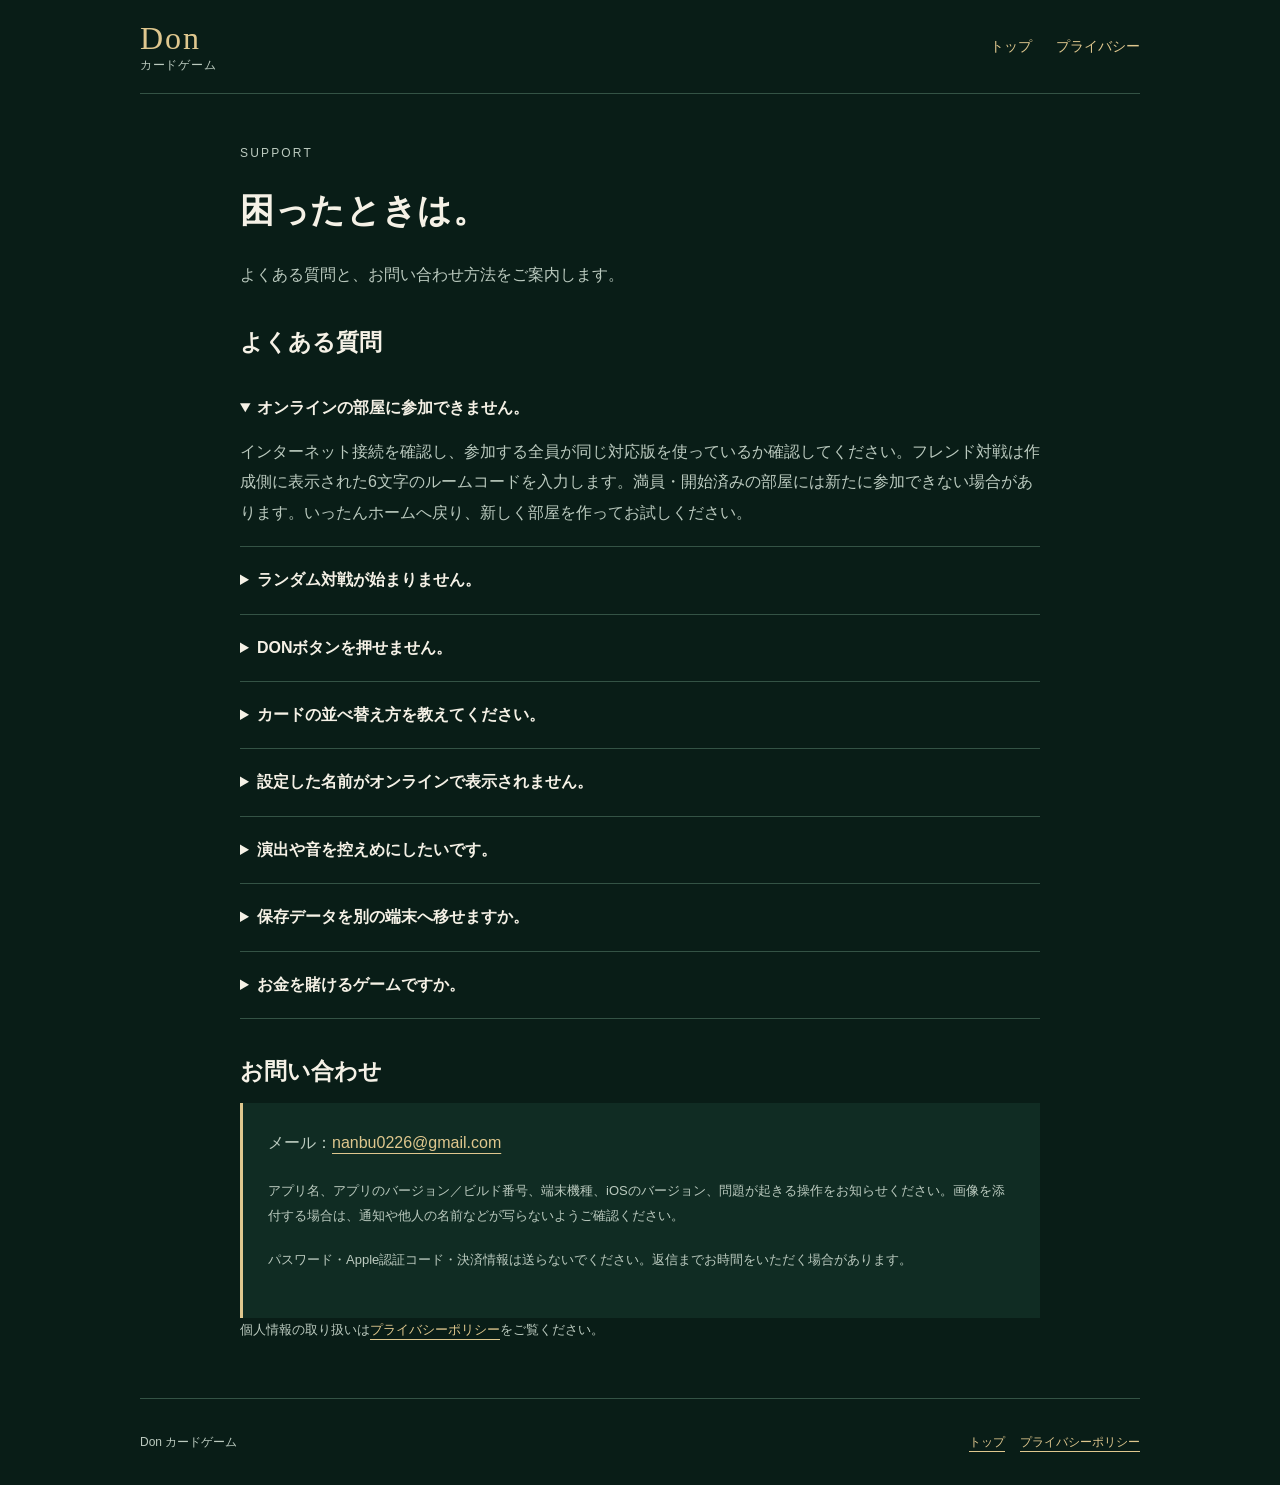
==== support.html @ 72e296f7 "Publish Don support and privacy pages for V16 release" ====
<!doctype html>
<html lang="ja"><head><meta charset="utf-8"><meta name="viewport" content="width=device-width,initial-scale=1"><meta name="description" content="Don カードゲームの操作・オンライン対戦・保存データに関するFAQとお問い合わせ先。"><meta name="theme-color" content="#091d17"><title>サポート｜Don カードゲーム</title><link rel="icon" href="assets/app-icon.png"><link rel="stylesheet" href="styles.css"></head>
<body><a class="skip" href="#main">本文へ移動</a><header><a class="brand" href="./">Don<span>カードゲーム</span></a><nav aria-label="メインメニュー"><a href="./">トップ</a><a href="privacy.html">プライバシー</a></nav></header>
<main id="main" class="document"><p class="eyebrow">SUPPORT</p><h1>困ったときは。</h1><p>よくある質問と、お問い合わせ方法をご案内します。</p>
<h2>よくある質問</h2>
<details open><summary>オンラインの部屋に参加できません。</summary><p>インターネット接続を確認し、参加する全員が同じ対応版を使っているか確認してください。フレンド対戦は作成側に表示された6文字のルームコードを入力します。満員・開始済みの部屋には新たに参加できない場合があります。いったんホームへ戻り、新しく部屋を作ってお試しください。</p></details>
<details><summary>ランダム対戦が始まりません。</summary><p>対応するほかのプレイヤーの参加を待つ場合があります。一人ですぐ遊びたいときはCPU対戦を選んでください。待機中はロビーの案内に従い、退出してやり直すこともできます。</p></details>
<details><summary>DONボタンを押せません。</summary><p>場に出た数字と手札合計が一致するなど、宣言できる条件を満たす間だけ有効になります。受付時間は短く、見送り後の制限もあります。詳しくはホームの「遊び方」をご覧ください。</p></details>
<details><summary>カードの並べ替え方を教えてください。</summary><p>横スワイプで手札をスクロールし、カードを約0.3秒長押ししてからドラッグすると並べ替えできます。タップと「出す」、または短く上へドラッグするとプレイします。設定で数字優先・マーク優先を選べます。</p></details>
<details><summary>設定した名前がオンラインで表示されません。</summary><p>オンライン対戦では「PLAYER 1」などの標準名を使用します。設定で入力した名前はCPU対戦用で、オンラインの相手には送信しません。通信V16以降の対応版同士で対戦してください。</p></details>
<details><summary>演出や音を控えめにしたいです。</summary><p>設定から音量や演出軽減、精算アニメーションの省略を変更できます。オンラインでは設定画面を開いている間も対戦は進行します。</p></details>
<details><summary>保存データを別の端末へ移せますか。</summary><p>ゲーム独自のアカウントやクラウド同期機能はありません。設定、CPU対戦の中断、履歴は端末内に保存します。アプリを削除するとデータが失われる可能性があります。復旧確認の前に削除・再インストールすることはお控えください。</p></details>
<details><summary>お金を賭けるゲームですか。</summary><p>得点はゲーム内の勝敗を表します。賭け金の購入、換金、現金や賞品への交換機能はありません。広告・アプリ内課金もありません。</p></details>
<h2>お問い合わせ</h2><div class="contact"><p>メール：<a href="mailto:nanbu0226@gmail.com">nanbu0226@gmail.com</a></p><p class="note">アプリ名、アプリのバージョン／ビルド番号、端末機種、iOSのバージョン、問題が起きる操作をお知らせください。画像を添付する場合は、通知や他人の名前などが写らないようご確認ください。</p><p class="note">パスワード・Apple認証コード・決済情報は送らないでください。返信までお時間をいただく場合があります。</p></div>
<p class="note">個人情報の取り扱いは<a href="privacy.html">プライバシーポリシー</a>をご覧ください。</p></main>
<footer><span>Don カードゲーム</span><div><a href="./">トップ</a><a href="privacy.html">プライバシーポリシー</a></div></footer></body></html>
---- styles.css ----
:root{color-scheme:dark;--bg:#091d17;--panel:#102c23;--line:#345345;--ink:#f5f1e6;--muted:#bbcabf;--gold:#dfc78e}*{box-sizing:border-box}html{scroll-behavior:smooth}body{margin:0;background:var(--bg);color:var(--ink);font:16px/1.9 -apple-system,BlinkMacSystemFont,"Hiragino Kaku Gothic ProN","Yu Gothic",sans-serif}a{color:var(--gold);text-underline-offset:5px}a:hover{color:#fff}a:focus-visible{outline:2px solid var(--gold);outline-offset:6px}header,main,footer{width:min(100% - 40px,1000px);margin-inline:auto}header{display:flex;align-items:center;justify-content:space-between;gap:20px;min-height:94px;border-bottom:1px solid var(--line)}.brand{font:32px Georgia,serif;text-decoration:none;letter-spacing:.06em}.brand span{font:12px/1.4 sans-serif;display:block;letter-spacing:.06em;color:var(--muted)}nav{display:flex;gap:24px;font-size:14px;flex-wrap:wrap}nav a{text-decoration:none}.hero{padding:85px 0 70px;display:grid;grid-template-columns:1fr 180px;gap:50px;align-items:center}.eyebrow{font-size:12px;letter-spacing:.18em;color:var(--gold);margin:0 0 20px}h1{font-size:clamp(30px,5vw,49px);line-height:1.5;letter-spacing:.02em;margin:0 0 24px}h2{font-size:24px;line-height:1.5;margin:0 0 20px}h3{font-size:18px;margin:0 0 10px}p{margin:0 0 20px}.lead{font-size:18px;color:var(--muted)}.icon{width:180px;height:180px;border-radius:35px;box-shadow:0 20px 60px #0006}.chips{display:flex;gap:10px;flex-wrap:wrap;margin:28px 0}.chips span{border:1px solid var(--line);padding:4px 15px;border-radius:30px;font-size:13px}.actions{display:flex;gap:16px;flex-wrap:wrap;margin-top:30px}.button{display:inline-block;text-decoration:none;padding:11px 24px;border:1px solid var(--gold);border-radius:6px}.button.primary{background:var(--gold);color:var(--bg)}section{padding:42px 0;border-top:1px solid var(--line)}.grid{display:grid;grid-template-columns:repeat(3,1fr);gap:24px}.card{background:var(--panel);padding:27px;border-radius:10px}.card p{color:var(--muted);font-size:14px;margin:0}.number{font:28px Georgia,serif;color:var(--gold);margin-bottom:18px;display:block}.document{max-width:800px;padding-top:48px;padding-bottom:35px}.document h1{font-size:34px}.document h2{font-size:23px;margin:35px 0 15px}.document p,.document li{color:var(--muted)}.document strong{color:var(--ink)}ul,ol{padding-left:24px}.note{font-size:13px;color:var(--muted)}.contact{padding:25px;background:var(--panel);border-left:3px solid var(--gold);overflow-wrap:anywhere}details{border-bottom:1px solid var(--line);padding:18px 0}summary{cursor:pointer;color:var(--ink);font-weight:600}details p{margin:14px 0 0}.meta{color:var(--gold)!important;font-size:13px}footer{padding:32px 0;border-top:1px solid var(--line);display:flex;justify-content:space-between;gap:15px;color:var(--muted);font-size:12px}footer a{margin-left:15px}.skip{position:absolute;left:12px;top:-100px;padding:8px;background:var(--panel)}.skip:focus{top:10px}@media(max-width:650px){header{min-height:100px;align-items:flex-start;padding:22px 0;gap:18px}nav{gap:8px 16px;justify-content:flex-end;font-size:12px}.hero{padding:46px 0;grid-template-columns:1fr;gap:25px}.hero .icon{grid-row:1;width:84px;height:84px;border-radius:19px}.grid{grid-template-columns:1fr;gap:15px}section{padding:32px 0}.document{padding-top:35px}.document h1{font-size:28px}footer{display:block}footer div{margin-top:8px}footer a{margin:0 16px 0 0}.lead{font-size:16px}}
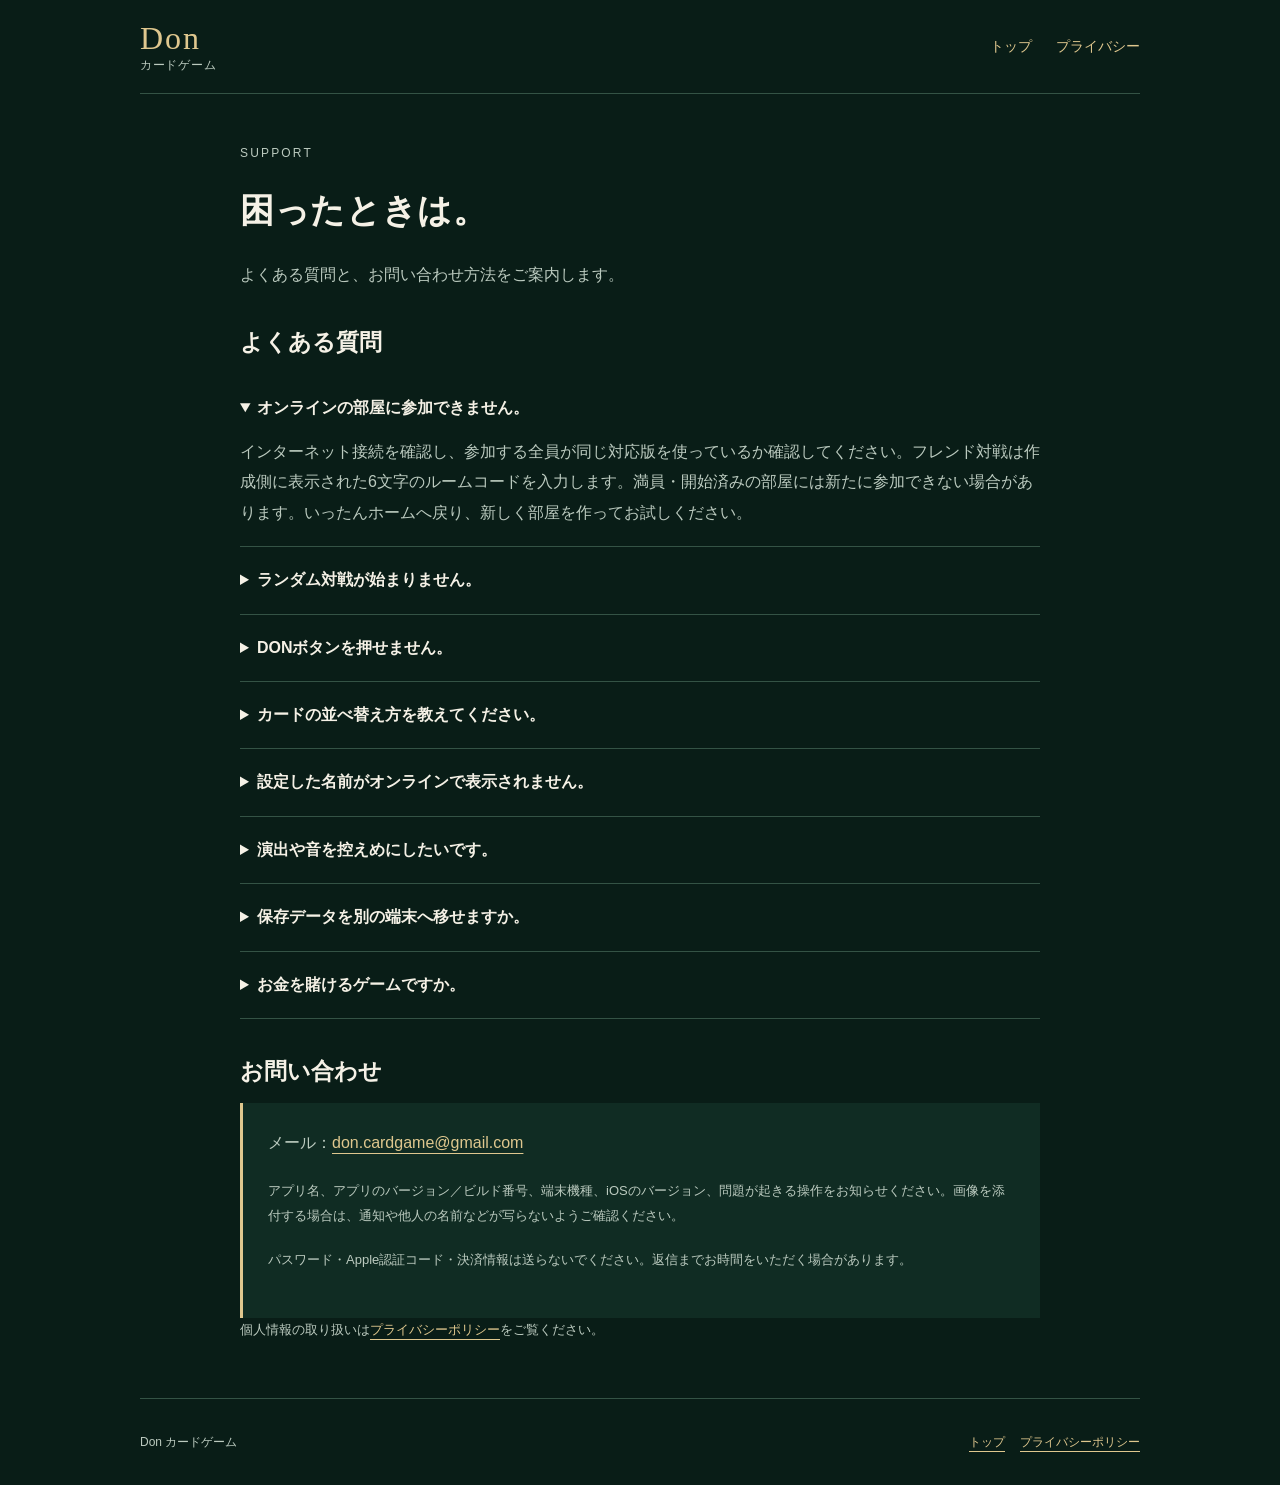
==== commit 08e3a8f0: "Use dedicated Don support email" ====
--- a/support.html
+++ b/support.html
@@ -11,6 +11,6 @@
 <details><summary>演出や音を控えめにしたいです。</summary><p>設定から音量や演出軽減、精算アニメーションの省略を変更できます。オンラインでは設定画面を開いている間も対戦は進行します。</p></details>
 <details><summary>保存データを別の端末へ移せますか。</summary><p>ゲーム独自のアカウントやクラウド同期機能はありません。設定、CPU対戦の中断、履歴は端末内に保存します。アプリを削除するとデータが失われる可能性があります。復旧確認の前に削除・再インストールすることはお控えください。</p></details>
 <details><summary>お金を賭けるゲームですか。</summary><p>得点はゲーム内の勝敗を表します。賭け金の購入、換金、現金や賞品への交換機能はありません。広告・アプリ内課金もありません。</p></details>
-<h2>お問い合わせ</h2><div class="contact"><p>メール：<a href="mailto:nanbu0226@gmail.com">nanbu0226@gmail.com</a></p><p class="note">アプリ名、アプリのバージョン／ビルド番号、端末機種、iOSのバージョン、問題が起きる操作をお知らせください。画像を添付する場合は、通知や他人の名前などが写らないようご確認ください。</p><p class="note">パスワード・Apple認証コード・決済情報は送らないでください。返信までお時間をいただく場合があります。</p></div>
+<h2>お問い合わせ</h2><div class="contact"><p>メール：<a href="mailto:don.cardgame@gmail.com">don.cardgame@gmail.com</a></p><p class="note">アプリ名、アプリのバージョン／ビルド番号、端末機種、iOSのバージョン、問題が起きる操作をお知らせください。画像を添付する場合は、通知や他人の名前などが写らないようご確認ください。</p><p class="note">パスワード・Apple認証コード・決済情報は送らないでください。返信までお時間をいただく場合があります。</p></div>
 <p class="note">個人情報の取り扱いは<a href="privacy.html">プライバシーポリシー</a>をご覧ください。</p></main>
 <footer><span>Don カードゲーム</span><div><a href="./">トップ</a><a href="privacy.html">プライバシーポリシー</a></div></footer></body></html>
